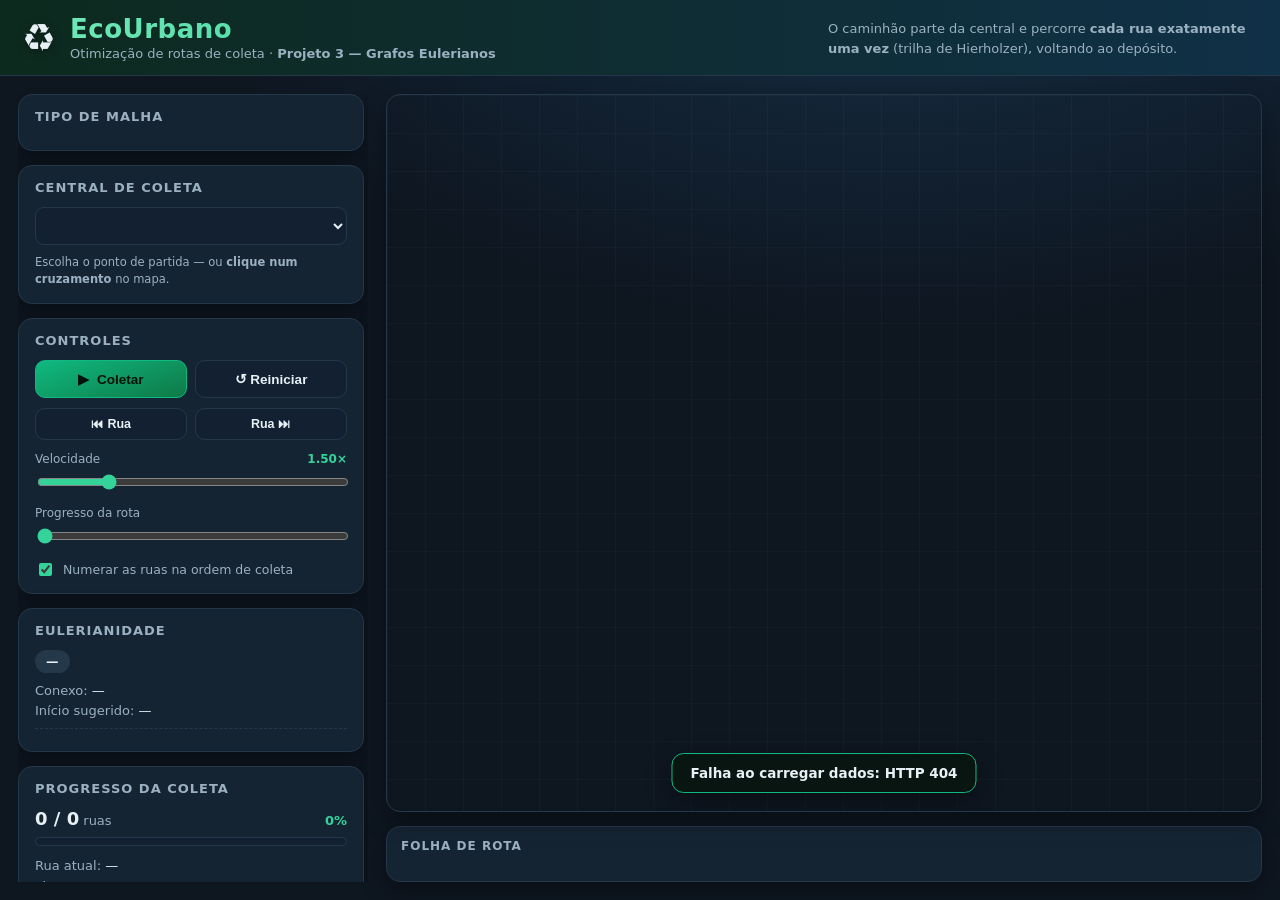
==== cmd/servidor/web/index.html @ b30e3a30 "feat: interface web para exibir fluxo dos grafos" ====
<!DOCTYPE html>
<html lang="pt-br">
  <head>
    <meta charset="utf-8" />
    <meta name="viewport" content="width=device-width, initial-scale=1" />
    <title>EcoUrbano · Roteirização de Coleta (Grafos Eulerianos)</title>
    <link rel="stylesheet" href="style.css" />
    <link
      rel="icon"
      href="data:image/svg+xml,<svg xmlns='http://www.w3.org/2000/svg' viewBox='0 0 16 16'><text y='14' font-size='14'>♻️</text></svg>"
    />
  </head>
  <body class="mostrar-numeros">
    <header class="topo">
      <div class="topo-marca">
        <span class="topo-icone">♻️</span>
        <div>
          <h1>EcoUrbano</h1>
          <p>Otimização de rotas de coleta · <strong>Projeto 3 — Grafos Eulerianos</strong></p>
        </div>
      </div>
      <p class="topo-dica">
        O caminhão parte da central e percorre <strong>cada rua exatamente uma vez</strong> (trilha de
        Hierholzer), voltando ao depósito.
      </p>
    </header>

    <main class="layout">
      <!-- ----------- PAINEL LATERAL ----------- -->
      <aside class="painel">
        <section class="bloco">
          <h2>Tipo de malha</h2>
          <div id="modos" class="modos"></div>
        </section>

        <section class="bloco">
          <h2>Central de coleta</h2>
          <select id="inicio" class="select"></select>
          <p class="ajuda">Escolha o ponto de partida — ou <strong>clique num cruzamento</strong> no mapa.</p>
        </section>

        <section class="bloco">
          <h2>Controles</h2>
          <div class="botoes">
            <button id="btn-play" class="btn primario">▶&nbsp; Coletar</button>
            <button id="btn-reset" class="btn">↺ Reiniciar</button>
          </div>
          <div class="botoes">
            <button id="btn-passo-tras" class="btn pequeno">⏮ Rua</button>
            <button id="btn-passo-frente" class="btn pequeno">Rua ⏭</button>
          </div>

          <label class="campo">
            <span>Velocidade <em id="velocidade-val">1.50×</em></span>
            <input id="velocidade" type="range" min="0.25" max="6" step="0.25" value="1.5" />
          </label>

          <label class="campo">
            <span>Progresso da rota</span>
            <input id="scrubber" type="range" min="0" max="0" step="1" value="0" />
          </label>

          <label class="check">
            <input id="toggle-numeros" type="checkbox" checked />
            <span>Numerar as ruas na ordem de coleta</span>
          </label>
        </section>

        <section class="bloco card-euler">
          <h2>Eulerianidade</h2>
          <div class="euler-linha">
            <span id="euler-badge" class="badge">—</span>
            <span id="euler-texto" class="euler-texto"></span>
          </div>
          <p id="euler-explica" class="euler-explica"></p>
          <ul class="euler-dados">
            <li><span class="rotulo">Conexo:</span> <span id="euler-conexo">—</span></li>
            <li><span class="rotulo">Início sugerido:</span> <span id="euler-inicio">—</span></li>
          </ul>
          <p id="euler-detalhe" class="euler-detalhe"></p>
        </section>

        <section class="bloco card-prog">
          <h2>Progresso da coleta</h2>
          <div class="prog-topo">
            <span><strong id="prog-ruas">0 / 0</strong> ruas</span>
            <span id="prog-percent" class="prog-pct">0%</span>
          </div>
          <div class="barra"><div id="prog-barra" class="barra-fill"></div></div>
          <ul class="prog-dados">
            <li><span class="rotulo">Rua atual:</span> <span id="prog-atual">—</span></li>
            <li><span class="rotulo">Tipo:</span> <span id="prog-tipo">—</span></li>
          </ul>

          <div class="gauges">
            <div class="gauge">
              <span class="gauge-num" id="gauge-diesel">0.0 L</span>
              <span class="gauge-rotulo">diesel economizado</span>
            </div>
            <div class="gauge">
              <span class="gauge-num" id="gauge-co2">0.0 kg</span>
              <span class="gauge-rotulo">CO₂ evitado</span>
            </div>
          </div>
          <div class="barra eco"><div id="gauge-barra" class="barra-fill"></div></div>
          <p class="ajuda">Estimativa simbólica: rota sem ruas repetidas = menos diesel e menos CO₂.</p>
        </section>
      </aside>

      <!-- ----------- MAPA ----------- -->
      <section class="mapa-wrap">
        <div class="mapa-area">
          <svg id="mapa" viewBox="0 0 1000 680" preserveAspectRatio="xMidYMid meet"></svg>
          <canvas id="confetti" class="confetti"></canvas>
          <div id="toast" class="toast"></div>
        </div>
        <div class="timeline-wrap">
          <h2>Folha de rota</h2>
          <div id="timeline" class="timeline"></div>
        </div>
      </section>
    </main>

    <script src="layout.js"></script>
    <script src="render.js"></script>
    <script src="app.js"></script>
  </body>
</html>
---- cmd/servidor/web/style.css ----
/* style.css — tema "eco" para o front EcoUrbano (Projeto 3). */

:root {
  --bg: #0e1620;
  --bg2: #122031;
  --painel: #152433;
  --linha: #24384a;
  --texto: #e7f0f5;
  --suave: #9bb1c1;
  --verde: #34d399;
  --verde2: #10b981;
  --verde-escuro: #0e7a47;
  --asfalto: #41566a;
  --ambar: #fbbf24;
  --depot: #f59e0b;
  --vermelho: #f87171;
  --sombra: 0 8px 24px rgba(0, 0, 0, 0.35);
  --raio: 14px;
}

* {
  box-sizing: border-box;
}

html,
body {
  margin: 0;
  height: 100%;
}

body {
  font-family: "Segoe UI", system-ui, -apple-system, sans-serif;
  background: radial-gradient(1200px 700px at 70% -10%, #173049 0%, var(--bg) 60%);
  color: var(--texto);
  display: flex;
  flex-direction: column;
  min-height: 100vh;
}

h1,
h2 {
  margin: 0;
}

/* ---------- topo ---------- */
.topo {
  display: flex;
  align-items: center;
  justify-content: space-between;
  gap: 16px;
  padding: 14px 22px;
  background: linear-gradient(90deg, #0d2a1e, #103047);
  border-bottom: 1px solid var(--linha);
  flex-wrap: wrap;
}
.topo-marca {
  display: flex;
  align-items: center;
  gap: 14px;
}
.topo-icone {
  font-size: 38px;
  filter: drop-shadow(0 2px 4px rgba(0, 0, 0, 0.4));
}
.topo h1 {
  font-size: 26px;
  letter-spacing: 0.5px;
  background: linear-gradient(90deg, #6ee7b7, #34d399);
  -webkit-background-clip: text;
  background-clip: text;
  color: transparent;
}
.topo p {
  margin: 2px 0 0;
  color: var(--suave);
  font-size: 13px;
}
.topo-dica {
  max-width: 430px;
  font-size: 12.5px;
  color: var(--suave);
  line-height: 1.5;
}

/* ---------- layout ---------- */
.layout {
  display: grid;
  grid-template-columns: 350px 1fr;
  gap: 18px;
  padding: 18px;
  flex: 1;
  min-height: 0;
}
@media (max-width: 900px) {
  .layout {
    grid-template-columns: 1fr;
  }
}

.painel {
  display: flex;
  flex-direction: column;
  gap: 14px;
  overflow-y: auto;
  max-height: calc(100vh - 110px);
  padding-right: 4px;
}
.bloco {
  background: var(--painel);
  border: 1px solid var(--linha);
  border-radius: var(--raio);
  padding: 14px 16px;
  box-shadow: var(--sombra);
}
.bloco h2 {
  font-size: 13px;
  text-transform: uppercase;
  letter-spacing: 1px;
  color: var(--suave);
  margin-bottom: 12px;
}

/* ---------- modos ---------- */
.modos {
  display: flex;
  gap: 10px;
}
.modo-btn {
  flex: 1;
  display: flex;
  flex-direction: column;
  gap: 3px;
  padding: 10px;
  border-radius: 10px;
  border: 1.5px solid var(--linha);
  background: var(--bg2);
  color: var(--texto);
  cursor: pointer;
  transition: 0.15s;
  text-align: left;
}
.modo-btn span {
  font-size: 11px;
  color: var(--suave);
}
.modo-btn:hover {
  border-color: var(--verde2);
}
.modo-btn.ativo {
  border-color: var(--verde);
  background: linear-gradient(160deg, #11352a, #16273a);
  box-shadow: 0 0 0 1px var(--verde) inset;
}

/* ---------- formularios ---------- */
.select {
  width: 100%;
  padding: 9px 10px;
  border-radius: 9px;
  border: 1.5px solid var(--linha);
  background: var(--bg2);
  color: var(--texto);
  font-size: 14px;
}
.ajuda {
  margin: 9px 0 0;
  font-size: 11.5px;
  color: var(--suave);
  line-height: 1.5;
}

.botoes {
  display: flex;
  gap: 8px;
  margin-bottom: 10px;
}
.btn {
  flex: 1;
  padding: 10px 12px;
  border-radius: 10px;
  border: 1.5px solid var(--linha);
  background: var(--bg2);
  color: var(--texto);
  font-size: 13.5px;
  font-weight: 600;
  cursor: pointer;
  transition: 0.15s;
}
.btn:hover:not(:disabled) {
  border-color: var(--verde2);
}
.btn:disabled {
  opacity: 0.45;
  cursor: not-allowed;
}
.btn.primario {
  background: linear-gradient(160deg, var(--verde2), var(--verde-escuro));
  border-color: var(--verde2);
  color: #04120b;
}
.btn.primario.tocando {
  background: linear-gradient(160deg, var(--ambar), #d97706);
  border-color: var(--ambar);
}
.btn.pequeno {
  font-size: 12.5px;
  padding: 8px;
}

.campo {
  display: block;
  margin: 12px 0 4px;
}
.campo span {
  display: flex;
  justify-content: space-between;
  font-size: 12px;
  color: var(--suave);
  margin-bottom: 6px;
}
.campo em {
  color: var(--verde);
  font-style: normal;
  font-weight: 700;
}
input[type="range"] {
  width: 100%;
  accent-color: var(--verde);
}
.check {
  display: flex;
  align-items: center;
  gap: 8px;
  margin-top: 12px;
  font-size: 12.5px;
  color: var(--suave);
  cursor: pointer;
}
.check input {
  accent-color: var(--verde);
}

/* ---------- card eulerianidade ---------- */
.euler-linha {
  display: flex;
  align-items: center;
  gap: 10px;
}
.badge {
  font-size: 12.5px;
  font-weight: 700;
  padding: 4px 11px;
  border-radius: 999px;
  background: var(--linha);
  white-space: nowrap;
}
.badge.ok {
  background: rgba(52, 211, 153, 0.18);
  color: var(--verde);
  box-shadow: 0 0 0 1px var(--verde) inset;
}
.badge.warn {
  background: rgba(251, 191, 36, 0.18);
  color: var(--ambar);
  box-shadow: 0 0 0 1px var(--ambar) inset;
}
.badge.bad {
  background: rgba(248, 113, 113, 0.18);
  color: var(--vermelho);
  box-shadow: 0 0 0 1px var(--vermelho) inset;
}
.euler-texto {
  font-size: 11.5px;
  color: var(--suave);
}
.euler-explica {
  font-size: 12px;
  color: var(--texto);
  line-height: 1.5;
  margin: 10px 0;
}
.euler-dados {
  list-style: none;
  margin: 0;
  padding: 0;
  display: flex;
  flex-direction: column;
  gap: 5px;
  font-size: 13px;
}
.rotulo {
  color: var(--suave);
}
.euler-detalhe {
  margin: 10px 0 0;
  font-size: 12px;
  color: var(--texto);
  line-height: 1.5;
  border-top: 1px dashed var(--linha);
  padding-top: 8px;
}

/* ---------- card progresso ---------- */
.prog-topo {
  display: flex;
  justify-content: space-between;
  align-items: baseline;
  font-size: 13px;
  color: var(--suave);
  margin-bottom: 8px;
}
.prog-topo strong {
  font-size: 18px;
  color: var(--texto);
}
.prog-pct {
  font-weight: 700;
  color: var(--verde);
}
.barra {
  height: 9px;
  background: var(--bg2);
  border-radius: 999px;
  overflow: hidden;
  border: 1px solid var(--linha);
}
.barra-fill {
  height: 100%;
  width: 0;
  background: linear-gradient(90deg, var(--verde2), var(--verde));
  border-radius: 999px;
  transition: width 0.15s linear;
}
.barra.eco .barra-fill {
  background: linear-gradient(90deg, #f59e0b, #fcd34d);
}
.prog-dados {
  list-style: none;
  margin: 12px 0;
  padding: 0;
  display: flex;
  flex-direction: column;
  gap: 6px;
  font-size: 13px;
}
.gauges {
  display: flex;
  gap: 10px;
  margin: 6px 0 10px;
}
.gauge {
  flex: 1;
  background: var(--bg2);
  border: 1px solid var(--linha);
  border-radius: 10px;
  padding: 9px;
  text-align: center;
}
.gauge-num {
  display: block;
  font-size: 17px;
  font-weight: 800;
  color: var(--verde);
}
.gauge-rotulo {
  font-size: 10.5px;
  color: var(--suave);
}

/* ---------- mapa ---------- */
.mapa-wrap {
  display: flex;
  flex-direction: column;
  gap: 14px;
  min-height: 0;
  /* permite que a coluna 1fr encolha; sem isto a timeline (54 itens) estoura a largura */
  min-width: 0;
}
.mapa-area {
  position: relative;
  flex: 1;
  min-height: 420px;
  background: linear-gradient(160deg, #0c1f17, #0d2436);
  background-image: linear-gradient(rgba(255, 255, 255, 0.025) 1px, transparent 1px),
    linear-gradient(90deg, rgba(255, 255, 255, 0.025) 1px, transparent 1px);
  background-size: 38px 38px;
  border: 1px solid var(--linha);
  border-radius: var(--raio);
  box-shadow: var(--sombra);
  overflow: hidden;
}
#mapa {
  width: 100%;
  height: 100%;
  display: block;
  touch-action: none;
}
.confetti {
  position: absolute;
  inset: 0;
  width: 100%;
  height: 100%;
  pointer-events: none;
}

/* arestas (ruas) */
.rua {
  stroke: var(--asfalto);
  stroke-width: 4.5;
  fill: none;
  stroke-linecap: round;
  transition: stroke 0.2s, stroke-width 0.2s;
}
.aresta.coletada .rua {
  stroke: var(--verde);
  stroke-width: 5.5;
  filter: drop-shadow(0 0 5px rgba(52, 211, 153, 0.7));
}
.aresta.atual .rua {
  stroke: var(--ambar);
  stroke-width: 6.5;
  filter: drop-shadow(0 0 7px rgba(251, 191, 36, 0.8));
}
.rua-ordem {
  display: none;
  font-size: 12px;
  font-weight: 700;
  fill: #ffffff;
  paint-order: stroke;
  stroke: #062018;
  stroke-width: 3px;
  pointer-events: none;
}
body.mostrar-numeros .aresta.coletada .rua-ordem {
  display: block;
}

/* setas (digrafo) */
#seta path {
  fill: var(--asfalto);
}
#seta-ok path {
  fill: var(--verde);
}
#seta-atual path {
  fill: var(--ambar);
}

/* nos (cruzamentos) */
.no {
  cursor: grab;
}
.no:active {
  cursor: grabbing;
}
.no-circulo {
  fill: #1c3346;
  stroke: #4f7d99;
  stroke-width: 2.5;
  transition: fill 0.2s, stroke 0.2s;
}
.no:hover .no-circulo {
  stroke: var(--verde);
}
.no-rotulo {
  fill: var(--texto);
  font-size: 14px;
  font-weight: 700;
  pointer-events: none;
}
.no.deposito .no-circulo {
  fill: var(--depot);
  stroke: #fde68a;
  stroke-width: 3.5;
  filter: drop-shadow(0 0 8px rgba(245, 158, 11, 0.85));
}
.no.deposito .no-rotulo {
  fill: #2a1a02;
}
.no.pulso .no-circulo {
  animation: pulso 0.6s ease-out;
}
@keyframes pulso {
  0% {
    stroke-width: 2.5;
  }
  50% {
    stroke-width: 8;
  }
  100% {
    stroke-width: 2.5;
  }
}

/* caminhao */
.caminhao-corpo {
  fill: var(--verde2);
  stroke: #064e34;
  stroke-width: 1.5;
}
.caminhao-cacamba {
  fill: var(--verde-escuro);
}
.caminhao-cabine {
  fill: #d1fae5;
}
.caminhao-vidro {
  fill: #1f3b4d;
}
.caminhao-farol {
  fill: #fde68a;
}
.caminhao-simbolo {
  fill: #eafff5;
  font-size: 12px;
  font-weight: 700;
}
.caminhao-halo {
  fill: rgba(52, 211, 153, 0.18);
  animation: halo 1.4s ease-in-out infinite;
}
@keyframes halo {
  0%,
  100% {
    r: 20;
    opacity: 0.5;
  }
  50% {
    r: 26;
    opacity: 0.15;
  }
}

/* ---------- toast ---------- */
.toast {
  position: absolute;
  left: 50%;
  bottom: 18px;
  transform: translateX(-50%) translateY(20px);
  background: rgba(8, 22, 16, 0.95);
  border: 1px solid var(--verde2);
  color: var(--texto);
  padding: 11px 18px;
  border-radius: 12px;
  font-size: 13.5px;
  font-weight: 600;
  box-shadow: var(--sombra);
  opacity: 0;
  pointer-events: none;
  transition: 0.3s;
  max-width: 80%;
  text-align: center;
}
.toast.visivel {
  opacity: 1;
  transform: translateX(-50%) translateY(0);
}

/* ---------- timeline ---------- */
.timeline-wrap {
  background: var(--painel);
  border: 1px solid var(--linha);
  border-radius: var(--raio);
  padding: 12px 14px;
  box-shadow: var(--sombra);
  min-width: 0;
}
.timeline-wrap h2 {
  font-size: 12px;
  text-transform: uppercase;
  letter-spacing: 1px;
  color: var(--suave);
  margin-bottom: 10px;
}
.timeline {
  display: flex;
  align-items: center;
  gap: 4px;
  overflow-x: auto;
  padding-bottom: 6px;
  scrollbar-width: thin;
}
.tl-no {
  flex: 0 0 auto;
  min-width: 30px;
  height: 30px;
  padding: 0 7px;
  border-radius: 8px;
  border: 1.5px solid var(--linha);
  background: var(--bg2);
  color: var(--suave);
  font-weight: 700;
  font-size: 13px;
  cursor: pointer;
  transition: 0.12s;
}
.tl-no:hover {
  border-color: var(--verde2);
  color: var(--texto);
}
.tl-no.feito {
  background: rgba(52, 211, 153, 0.16);
  border-color: var(--verde2);
  color: var(--verde);
}
.tl-no.atual {
  background: var(--ambar);
  border-color: var(--ambar);
  color: #2a1a02;
  transform: scale(1.12);
}
.tl-seta {
  color: var(--linha);
  font-size: 12px;
  flex: 0 0 auto;
}
.tl-vazia {
  color: var(--suave);
  font-size: 13px;
}
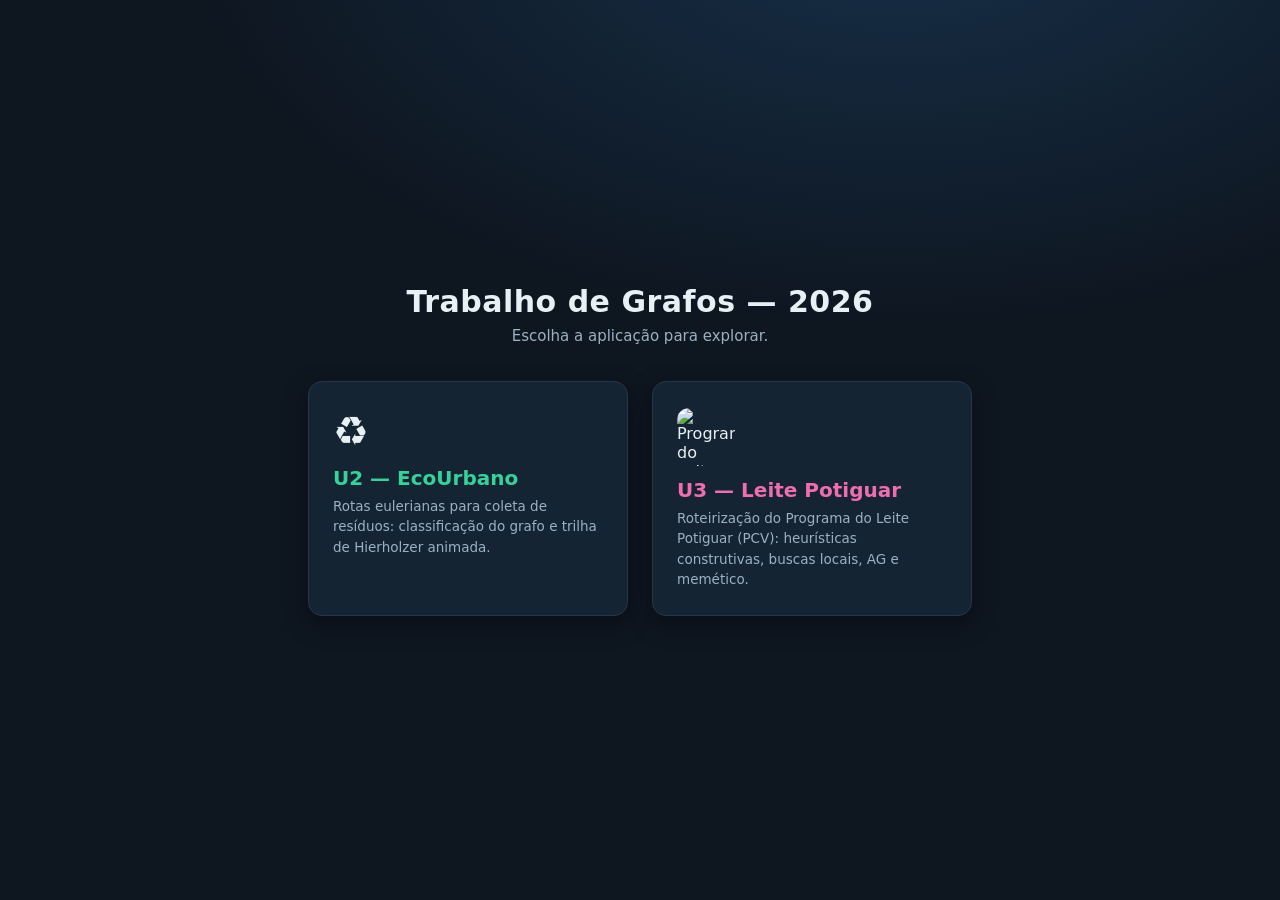
==== commit c9edffd7: "feat: interface web para o caixeiro viajante" ====
--- a/cmd/servidor/web/index.html
+++ b/cmd/servidor/web/index.html
@@ -3,126 +3,125 @@
   <head>
     <meta charset="utf-8" />
     <meta name="viewport" content="width=device-width, initial-scale=1" />
-    <title>EcoUrbano · Roteirização de Coleta (Grafos Eulerianos)</title>
-    <link rel="stylesheet" href="style.css" />
+    <title>Trabalho de Grafos — 2026</title>
     <link
       rel="icon"
-      href="data:image/svg+xml,<svg xmlns='http://www.w3.org/2000/svg' viewBox='0 0 16 16'><text y='14' font-size='14'>♻️</text></svg>"
+      href="data:image/svg+xml,<svg xmlns='http://www.w3.org/2000/svg' viewBox='0 0 16 16'><text y='14' font-size='14'>🗺️</text></svg>"
     />
+    <style>
+      :root {
+        --bg: #0e1620;
+        --painel: #152433;
+        --linha: #24384a;
+        --texto: #e7f0f5;
+        --suave: #9bb1c1;
+        --verde: #34d399;
+        --azul: #60a5fa;
+        --sombra: 0 8px 24px rgba(0, 0, 0, 0.35);
+        --raio: 14px;
+      }
+      * {
+        box-sizing: border-box;
+      }
+      html,
+      body {
+        margin: 0;
+        height: 100%;
+      }
+      body {
+        font-family: "Segoe UI", system-ui, -apple-system, sans-serif;
+        background: radial-gradient(1200px 700px at 70% -10%, #173049 0%, var(--bg) 60%);
+        color: var(--texto);
+        display: flex;
+        flex-direction: column;
+        align-items: center;
+        justify-content: center;
+        min-height: 100vh;
+        padding: 24px;
+      }
+      h1 {
+        margin: 0 0 8px;
+        font-size: 30px;
+        letter-spacing: 0.5px;
+      }
+      p.sub {
+        margin: 0 0 36px;
+        color: var(--suave);
+        font-size: 15px;
+        text-align: center;
+      }
+      .cards {
+        display: flex;
+        gap: 24px;
+        flex-wrap: wrap;
+        justify-content: center;
+      }
+      a.card {
+        display: block;
+        width: 320px;
+        padding: 26px 24px;
+        background: var(--painel);
+        border: 1px solid var(--linha);
+        border-radius: var(--raio);
+        box-shadow: var(--sombra);
+        color: var(--texto);
+        text-decoration: none;
+        transition: transform 0.15s ease, border-color 0.15s ease;
+      }
+      a.card:hover {
+        transform: translateY(-4px);
+      }
+      a.card.u2:hover {
+        border-color: var(--verde);
+      }
+      a.card.u3:hover {
+        border-color: #ee4c9b;
+      }
+      .card .icone {
+        font-size: 40px;
+      }
+      .card .logo-plp {
+        width: 58px;
+        height: 58px;
+        border-radius: 12px;
+        object-fit: cover;
+        display: block;
+      }
+      .card h2 {
+        margin: 12px 0 6px;
+        font-size: 20px;
+      }
+      .card.u2 h2 {
+        color: var(--verde);
+      }
+      .card.u3 h2 {
+        color: #f06daf;
+      }
+      .card p {
+        margin: 0;
+        color: var(--suave);
+        font-size: 13.5px;
+        line-height: 1.5;
+      }
+    </style>
   </head>
-  <body class="mostrar-numeros">
-    <header class="topo">
-      <div class="topo-marca">
-        <span class="topo-icone">♻️</span>
-        <div>
-          <h1>EcoUrbano</h1>
-          <p>Otimização de rotas de coleta · <strong>Projeto 3 — Grafos Eulerianos</strong></p>
-        </div>
-      </div>
-      <p class="topo-dica">
-        O caminhão parte da central e percorre <strong>cada rua exatamente uma vez</strong> (trilha de
-        Hierholzer), voltando ao depósito.
-      </p>
-    </header>
-
-    <main class="layout">
-      <!-- ----------- PAINEL LATERAL ----------- -->
-      <aside class="painel">
-        <section class="bloco">
-          <h2>Tipo de malha</h2>
-          <div id="modos" class="modos"></div>
-        </section>
-
-        <section class="bloco">
-          <h2>Central de coleta</h2>
-          <select id="inicio" class="select"></select>
-          <p class="ajuda">Escolha o ponto de partida — ou <strong>clique num cruzamento</strong> no mapa.</p>
-        </section>
-
-        <section class="bloco">
-          <h2>Controles</h2>
-          <div class="botoes">
-            <button id="btn-play" class="btn primario">▶&nbsp; Coletar</button>
-            <button id="btn-reset" class="btn">↺ Reiniciar</button>
-          </div>
-          <div class="botoes">
-            <button id="btn-passo-tras" class="btn pequeno">⏮ Rua</button>
-            <button id="btn-passo-frente" class="btn pequeno">Rua ⏭</button>
-          </div>
-
-          <label class="campo">
-            <span>Velocidade <em id="velocidade-val">1.50×</em></span>
-            <input id="velocidade" type="range" min="0.25" max="6" step="0.25" value="1.5" />
-          </label>
-
-          <label class="campo">
-            <span>Progresso da rota</span>
-            <input id="scrubber" type="range" min="0" max="0" step="1" value="0" />
-          </label>
-
-          <label class="check">
-            <input id="toggle-numeros" type="checkbox" checked />
-            <span>Numerar as ruas na ordem de coleta</span>
-          </label>
-        </section>
-
-        <section class="bloco card-euler">
-          <h2>Eulerianidade</h2>
-          <div class="euler-linha">
-            <span id="euler-badge" class="badge">—</span>
-            <span id="euler-texto" class="euler-texto"></span>
-          </div>
-          <p id="euler-explica" class="euler-explica"></p>
-          <ul class="euler-dados">
-            <li><span class="rotulo">Conexo:</span> <span id="euler-conexo">—</span></li>
-            <li><span class="rotulo">Início sugerido:</span> <span id="euler-inicio">—</span></li>
-          </ul>
-          <p id="euler-detalhe" class="euler-detalhe"></p>
-        </section>
-
-        <section class="bloco card-prog">
-          <h2>Progresso da coleta</h2>
-          <div class="prog-topo">
-            <span><strong id="prog-ruas">0 / 0</strong> ruas</span>
-            <span id="prog-percent" class="prog-pct">0%</span>
-          </div>
-          <div class="barra"><div id="prog-barra" class="barra-fill"></div></div>
-          <ul class="prog-dados">
-            <li><span class="rotulo">Rua atual:</span> <span id="prog-atual">—</span></li>
-            <li><span class="rotulo">Tipo:</span> <span id="prog-tipo">—</span></li>
-          </ul>
-
-          <div class="gauges">
-            <div class="gauge">
-              <span class="gauge-num" id="gauge-diesel">0.0 L</span>
-              <span class="gauge-rotulo">diesel economizado</span>
-            </div>
-            <div class="gauge">
-              <span class="gauge-num" id="gauge-co2">0.0 kg</span>
-              <span class="gauge-rotulo">CO₂ evitado</span>
-            </div>
-          </div>
-          <div class="barra eco"><div id="gauge-barra" class="barra-fill"></div></div>
-          <p class="ajuda">Estimativa simbólica: rota sem ruas repetidas = menos diesel e menos CO₂.</p>
-        </section>
-      </aside>
-
-      <!-- ----------- MAPA ----------- -->
-      <section class="mapa-wrap">
-        <div class="mapa-area">
-          <svg id="mapa" viewBox="0 0 1000 680" preserveAspectRatio="xMidYMid meet"></svg>
-          <canvas id="confetti" class="confetti"></canvas>
-          <div id="toast" class="toast"></div>
-        </div>
-        <div class="timeline-wrap">
-          <h2>Folha de rota</h2>
-          <div id="timeline" class="timeline"></div>
-        </div>
-      </section>
-    </main>
-
-    <script src="layout.js"></script>
-    <script src="render.js"></script>
-    <script src="app.js"></script>
+  <body>
+    <h1>Trabalho de Grafos — 2026</h1>
+    <p class="sub">Escolha a aplicação para explorar.</p>
+    <div class="cards">
+      <a class="card u2" href="/u2/">
+        <span class="icone">♻️</span>
+        <h2>U2 — EcoUrbano</h2>
+        <p>Rotas eulerianas para coleta de resíduos: classificação do grafo e trilha de Hierholzer animada.</p>
+      </a>
+      <a class="card u3" href="/u3/">
+        <img class="logo-plp" src="/u3/logo-plp.jpeg" alt="Programa do Leite Potiguar" />
+        <h2>U3 — Leite Potiguar</h2>
+        <p>
+          Roteirização do Programa do Leite Potiguar (PCV): heurísticas construtivas, buscas locais,
+          AG e memético.
+        </p>
+      </a>
+    </div>
   </body>
 </html>
